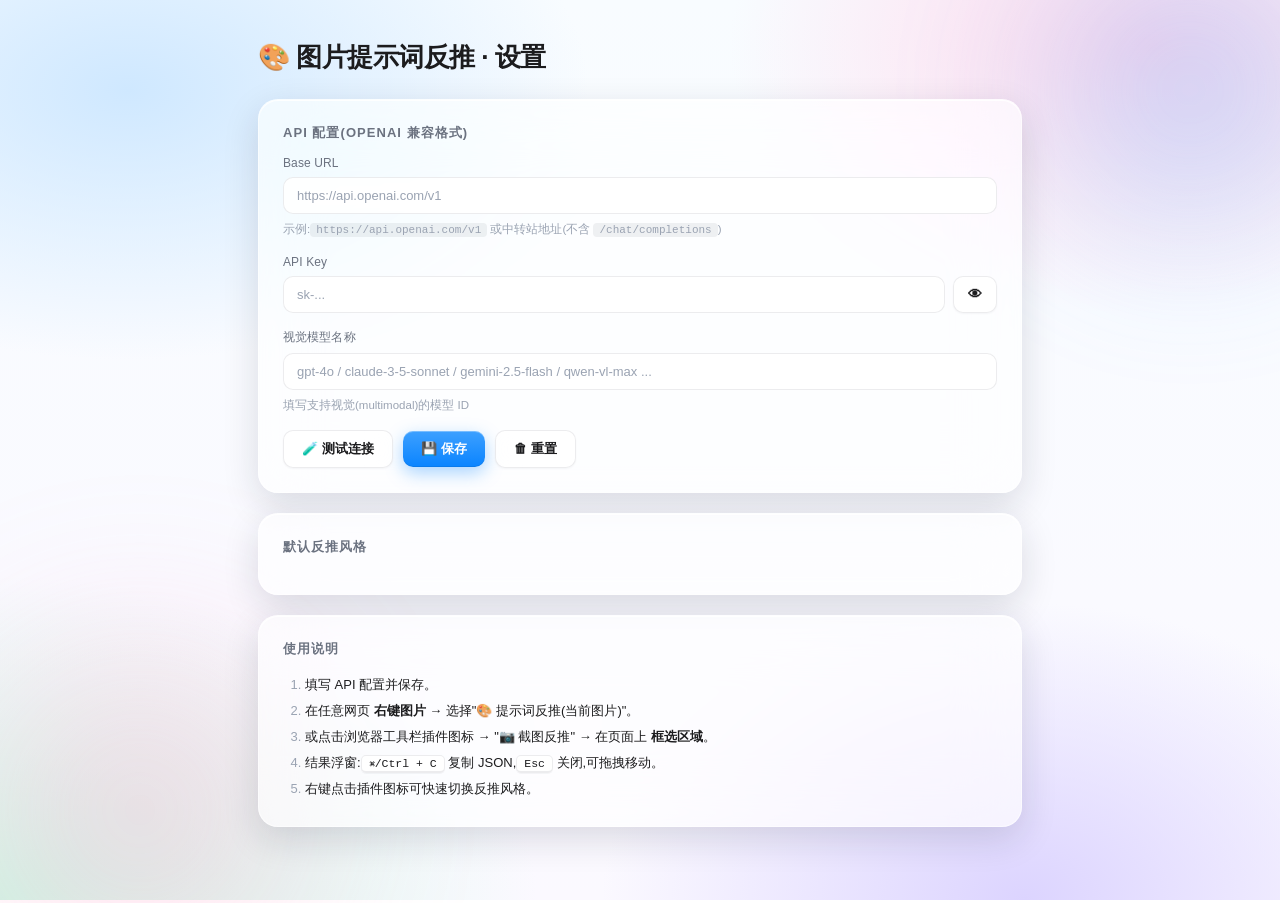
==== options/options.html @ 635bb0f0 "feat: 初始提交 - 图片提示词反推 Chrome 扩展 v1.0 - Manifest V3 架构,支持右键图片 / 截图反推 - 5 种风格预设:通用 / Nano Banana / 即梦 /" ====
<!DOCTYPE html>
<html lang="zh-CN">
<head>
  <meta charset="UTF-8" />
  <title>图片提示词反推 · 设置</title>
  <link rel="stylesheet" href="options.css" />
</head>
<body>
  <div class="container">
    <h1>🎨 图片提示词反推 · 设置</h1>

    <section class="card">
      <h2>API 配置(OpenAI 兼容格式)</h2>
      <div class="row">
        <label>Base URL</label>
        <input id="baseUrl" type="text" placeholder="https://api.openai.com/v1" />
        <small>示例:<code>https://api.openai.com/v1</code> 或中转站地址(不含 <code>/chat/completions</code>)</small>
      </div>
      <div class="row">
        <label>API Key</label>
        <div class="input-group">
          <input id="apiKey" type="password" placeholder="sk-..." />
          <button id="toggle-key" type="button" class="secondary small" title="显示/隐藏">👁</button>
        </div>
      </div>
      <div class="row">
        <label>视觉模型名称</label>
        <input id="model" type="text" placeholder="gpt-4o / claude-3-5-sonnet / gemini-2.5-flash / qwen-vl-max ..." />
        <small>填写支持视觉(multimodal)的模型 ID</small>
      </div>
      <div class="row actions">
        <button id="btn-test" class="secondary">🧪 测试连接</button>
        <button id="btn-save" class="primary">💾 保存</button>
        <button id="btn-reset" class="secondary">🗑 重置</button>
        <span id="msg"></span>
      </div>
    </section>

    <section class="card">
      <h2>默认反推风格</h2>
      <div class="presets" id="presets"></div>
    </section>

    <section class="card">
      <h2>使用说明</h2>
      <ol class="usage">
        <li>填写 API 配置并保存。</li>
        <li>在任意网页 <b>右键图片</b> → 选择"🎨 提示词反推(当前图片)"。</li>
        <li>或点击浏览器工具栏插件图标 → "📷 截图反推" → 在页面上 <b>框选区域</b>。</li>
        <li>结果浮窗:<kbd>⌘/Ctrl + C</kbd> 复制 JSON,<kbd>Esc</kbd> 关闭,可拖拽移动。</li>
        <li>右键点击插件图标可快速切换反推风格。</li>
      </ol>
    </section>
  </div>
  <script src="options.js" type="module"></script>
</body>
</html>
---- options/options.css ----
/* ============ Apple Glass · Options ============ */
:root {
  --accent: #0a84ff;
  --accent-grad: linear-gradient(180deg, #3da0ff 0%, #0a84ff 100%);
  --text: #1c1c1e;
  --text-muted: #6b7280;
  --text-faint: #9aa3b2;
  --glass-bg: rgba(255, 255, 255, 0.66);
  --glass-bg-strong: rgba(255, 255, 255, 0.82);
  --glass-border: rgba(255, 255, 255, 0.55);
  --glass-shadow:
    0 12px 36px rgba(22, 28, 50, 0.14),
    0 1px 0 rgba(255, 255, 255, 0.9) inset;
  --stroke: rgba(15, 23, 42, 0.08);
  --stroke-strong: rgba(15, 23, 42, 0.14);
  --danger: #ff3b30;
  --ok: #16a34a;
}

* { box-sizing: border-box; }
html, body { margin: 0; padding: 0; }
body {
  font-family: -apple-system, BlinkMacSystemFont, "SF Pro Display", "SF Pro Text",
               "PingFang SC", "Microsoft YaHei", sans-serif;
  font-size: 14px;
  color: var(--text);
  min-height: 100vh;
  background:
    radial-gradient(60% 50% at 10% 10%, #cfe8ff 0%, transparent 60%),
    radial-gradient(55% 50% at 90% 5%, #ffd8ec 0%, transparent 60%),
    radial-gradient(55% 55% at 80% 100%, #dcd4ff 0%, transparent 60%),
    radial-gradient(70% 60% at 0% 100%, #d0f7e6 0%, transparent 60%),
    linear-gradient(180deg, #f8fcff 0%, #fbf9ff 100%);
  background-attachment: fixed;
  position: relative;
  overflow-x: hidden;
}

/* 背景装饰色斑 */
body::before {
  content: '';
  position: fixed;
  top: -120px; right: -120px;
  width: 420px; height: 420px;
  border-radius: 50%;
  background: radial-gradient(circle, #7ab8ff 0%, transparent 70%);
  filter: blur(70px);
  opacity: 0.45;
  pointer-events: none;
  z-index: 0;
}
body::after {
  content: '';
  position: fixed;
  bottom: -150px; left: -100px;
  width: 480px; height: 480px;
  border-radius: 50%;
  background: radial-gradient(circle, #ff9ec7 0%, transparent 70%);
  filter: blur(80px);
  opacity: 0.4;
  pointer-events: none;
  z-index: 0;
}

.container {
  position: relative;
  z-index: 1;
  max-width: 820px;
  margin: 0 auto;
  padding: 40px 28px 56px;
}

h1 {
  font-size: 26px;
  font-weight: 700;
  letter-spacing: -0.02em;
  margin: 0 0 24px;
  color: var(--text);
}

h2 {
  font-size: 13px;
  font-weight: 600;
  margin: 0 0 14px;
  color: var(--text-muted);
  text-transform: uppercase;
  letter-spacing: 0.08em;
}

/* 玻璃卡片 */
.card {
  background: var(--glass-bg);
  -webkit-backdrop-filter: blur(30px) saturate(180%);
  backdrop-filter: blur(30px) saturate(180%);
  border: 1px solid var(--glass-border);
  border-radius: 20px;
  padding: 24px;
  margin-bottom: 20px;
  box-shadow: var(--glass-shadow);
}

/* 行 */
.row {
  display: flex;
  flex-direction: column;
  gap: 7px;
  margin-bottom: 16px;
}
.row label {
  font-size: 12px;
  color: var(--text-muted);
  font-weight: 500;
  letter-spacing: 0.01em;
}
.row input {
  background: var(--glass-bg-strong);
  -webkit-backdrop-filter: blur(12px);
  backdrop-filter: blur(12px);
  color: var(--text);
  border: 1px solid var(--stroke);
  border-radius: 10px;
  padding: 10px 13px;
  font-size: 13px;
  outline: none;
  transition: border-color 0.15s, box-shadow 0.15s, background 0.15s;
  font-family: inherit;
}
.row input:hover { border-color: var(--stroke-strong); }
.row input:focus {
  border-color: var(--accent);
  box-shadow: 0 0 0 3px rgba(10, 132, 255, 0.18);
  background: #fff;
}
.row input::placeholder { color: var(--text-faint); }
.row small {
  font-size: 11.5px;
  color: var(--text-faint);
  line-height: 1.5;
}
.row small code {
  background: rgba(15, 23, 42, 0.06);
  padding: 1px 6px;
  border-radius: 4px;
  font-size: 11px;
  font-family: ui-monospace, SFMono-Regular, Menlo, Consolas, monospace;
}

/* 输入+按钮一组 */
.input-group {
  display: flex;
  gap: 8px;
  align-items: stretch;
}
.input-group input { flex: 1; }
.input-group button.small {
  padding: 0 14px;
  font-size: 14px;
  min-width: 44px;
}

.row.actions {
  flex-direction: row;
  align-items: center;
  gap: 10px;
  margin-bottom: 0;
  margin-top: 6px;
  flex-wrap: wrap;
}

/* 按钮 */
button {
  border: none;
  border-radius: 10px;
  padding: 9px 18px;
  font-size: 13px;
  font-weight: 600;
  cursor: pointer;
  transition: transform 0.12s, box-shadow 0.2s, filter 0.15s, background 0.15s;
  font-family: inherit;
  letter-spacing: 0.005em;
}
button.primary {
  background: var(--accent-grad);
  color: #fff;
  box-shadow:
    0 6px 18px rgba(10, 132, 255, 0.35),
    0 1px 0 rgba(255, 255, 255, 0.3) inset,
    0 -1px 0 rgba(0, 0, 0, 0.08) inset;
}
button.primary:hover { filter: brightness(1.05); }
button.primary:active {
  transform: translateY(1px) scale(0.99);
  box-shadow:
    0 3px 10px rgba(10, 132, 255, 0.3),
    0 1px 0 rgba(255, 255, 255, 0.2) inset;
}
button.secondary {
  background: rgba(255, 255, 255, 0.75);
  -webkit-backdrop-filter: blur(12px);
  backdrop-filter: blur(12px);
  color: var(--text);
  border: 1px solid var(--stroke);
  box-shadow:
    0 1px 2px rgba(22, 28, 50, 0.04),
    0 1px 0 rgba(255, 255, 255, 0.9) inset;
}
button.secondary:hover {
  background: #fff;
  border-color: var(--stroke-strong);
}
button.secondary:active { transform: translateY(1px); }

#msg {
  font-size: 12.5px;
  margin-left: 4px;
  font-weight: 500;
}
#msg.ok { color: var(--ok); }
#msg.err { color: var(--danger); }

/* 预设卡片网格 */
.presets {
  display: grid;
  grid-template-columns: repeat(auto-fill, minmax(180px, 1fr));
  gap: 12px;
}
.preset-item {
  position: relative;
  border: 1px solid var(--stroke);
  background: rgba(255, 255, 255, 0.7);
  -webkit-backdrop-filter: blur(16px);
  backdrop-filter: blur(16px);
  border-radius: 14px;
  padding: 14px;
  cursor: pointer;
  transition: all 0.18s ease;
  box-shadow:
    0 1px 2px rgba(22, 28, 50, 0.04),
    0 1px 0 rgba(255, 255, 255, 0.9) inset;
}
.preset-item:hover {
  transform: translateY(-2px);
  border-color: rgba(10, 132, 255, 0.35);
  box-shadow:
    0 10px 24px rgba(22, 28, 50, 0.1),
    0 1px 0 rgba(255, 255, 255, 0.9) inset;
}
.preset-item.active {
  border-color: var(--accent);
  background: linear-gradient(180deg, rgba(10, 132, 255, 0.1) 0%, rgba(10, 132, 255, 0.04) 100%);
  box-shadow:
    0 0 0 3px rgba(10, 132, 255, 0.15),
    0 8px 20px rgba(10, 132, 255, 0.15),
    0 1px 0 rgba(255, 255, 255, 0.8) inset;
}
.preset-item.active::after {
  content: '✓';
  position: absolute;
  top: 10px;
  right: 12px;
  color: var(--accent);
  font-size: 14px;
  font-weight: 700;
}
.preset-item .name {
  font-weight: 600;
  font-size: 13.5px;
  margin-bottom: 5px;
  letter-spacing: -0.005em;
}
.preset-item .desc {
  font-size: 11.5px;
  color: var(--text-muted);
  line-height: 1.55;
}

/* 使用说明 */
.usage {
  margin: 0;
  padding-left: 22px;
  line-height: 2;
  color: var(--text);
  font-size: 13px;
}
.usage b { color: var(--text); font-weight: 600; }
.usage li::marker { color: var(--text-faint); }

kbd {
  background: rgba(255, 255, 255, 0.85);
  border: 1px solid var(--stroke);
  border-bottom-width: 2px;
  border-radius: 5px;
  padding: 1px 7px;
  font-size: 11.5px;
  font-family: ui-monospace, SFMono-Regular, Menlo, Consolas, monospace;
  color: var(--text);
  box-shadow: 0 1px 0 rgba(22, 28, 50, 0.04);
}
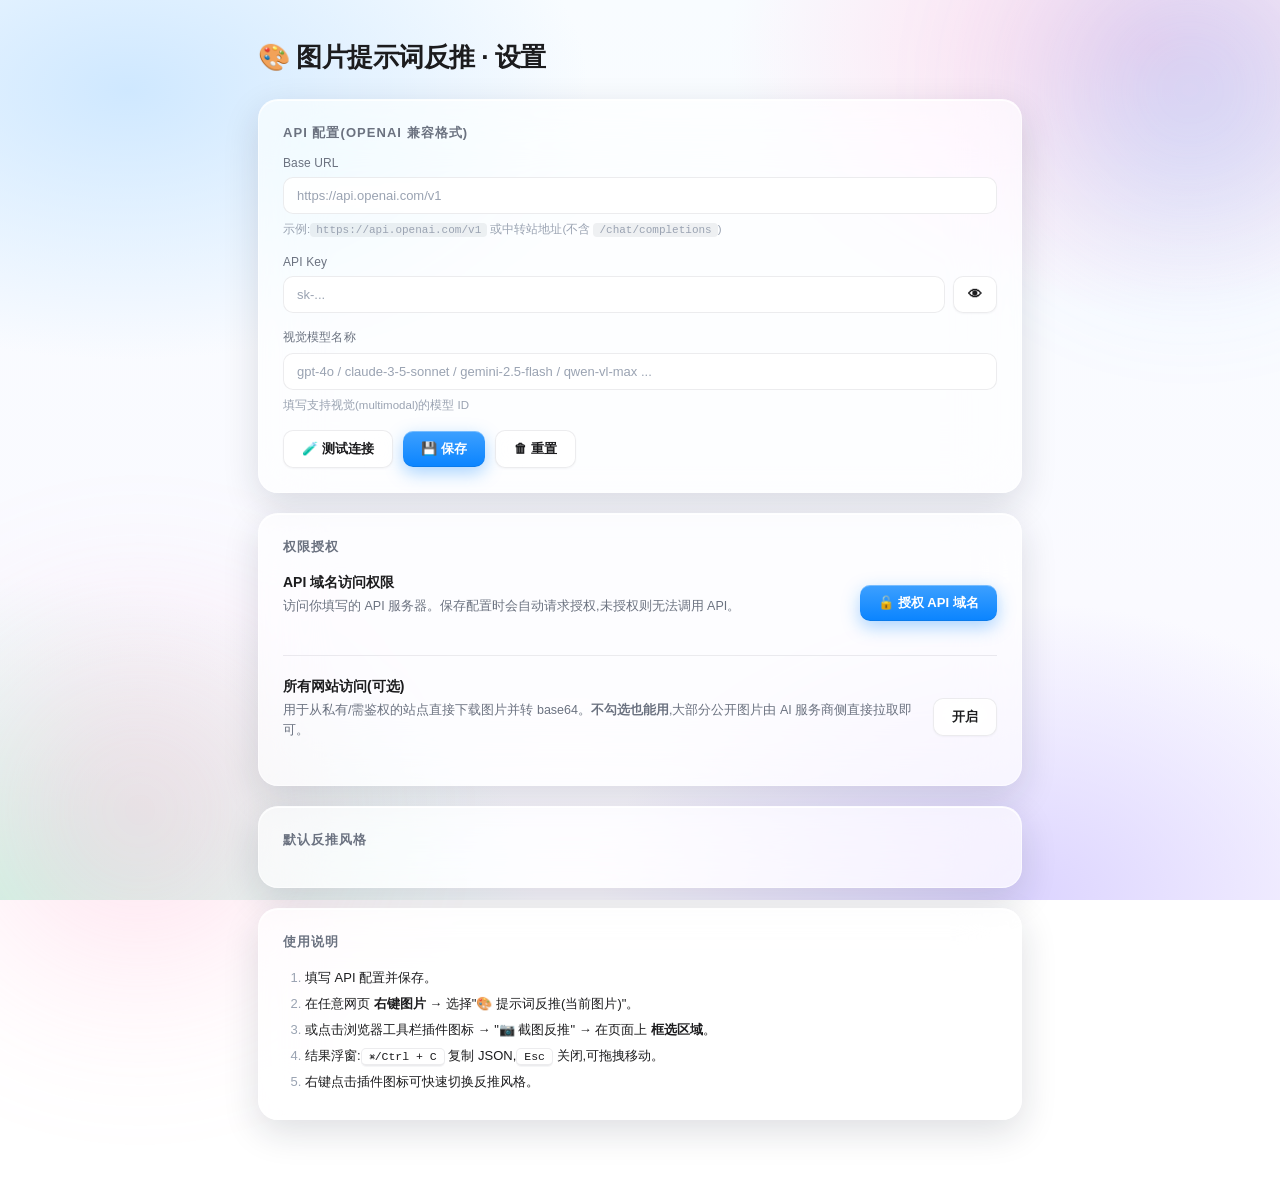
==== commit 0af62258: "feat(v1.0.1): 改用 optional_host_permissions 以加速 Store 审核 为减少 Chrome Web Store 的"广泛主机权限"审核延迟: - manife" ====
--- a/options/options.html
+++ b/options/options.html
@@ -37,6 +37,30 @@
     </section>
 
     <section class="card">
+      <h2>权限授权</h2>
+      <div class="perm-row">
+        <div>
+          <div class="perm-title">API 域名访问权限</div>
+          <div class="perm-desc">访问你填写的 API 服务器。保存配置时会自动请求授权,未授权则无法调用 API。</div>
+          <div id="perm-api-status" class="perm-status"></div>
+        </div>
+        <button id="btn-grant-api" class="primary">🔓 授权 API 域名</button>
+      </div>
+      <div class="perm-divider"></div>
+      <div class="perm-row">
+        <div>
+          <div class="perm-title">所有网站访问(可选)</div>
+          <div class="perm-desc">用于从私有/需鉴权的站点直接下载图片并转 base64。<b>不勾选也能用</b>,大部分公开图片由 AI 服务商侧直接拉取即可。</div>
+          <div id="perm-all-status" class="perm-status"></div>
+        </div>
+        <div class="perm-actions">
+          <button id="btn-grant-all" class="secondary">开启</button>
+          <button id="btn-revoke-all" class="secondary" style="display:none">关闭</button>
+        </div>
+      </div>
+    </section>
+
+    <section class="card">
       <h2>默认反推风格</h2>
       <div class="presets" id="presets"></div>
     </section>
--- a/options/options.css
+++ b/options/options.css
@@ -285,6 +285,56 @@
 .usage b { color: var(--text); font-weight: 600; }
 .usage li::marker { color: var(--text-faint); }
 
+/* 权限授权区域 */
+.perm-row {
+  display: flex;
+  align-items: center;
+  gap: 20px;
+  padding: 4px 0;
+}
+.perm-row > div:first-child { flex: 1; min-width: 0; }
+.perm-title {
+  font-weight: 600;
+  font-size: 14px;
+  margin-bottom: 4px;
+  color: var(--text);
+}
+.perm-desc {
+  font-size: 12.5px;
+  color: var(--text-muted);
+  line-height: 1.6;
+}
+.perm-status {
+  margin-top: 8px;
+  font-size: 12px;
+  font-weight: 500;
+  padding: 3px 10px;
+  border-radius: 999px;
+  display: inline-block;
+  letter-spacing: 0.02em;
+}
+.perm-status.granted {
+  color: #16a34a;
+  background: rgba(22, 163, 74, 0.1);
+  border: 1px solid rgba(22, 163, 74, 0.25);
+}
+.perm-status.denied {
+  color: #b45309;
+  background: rgba(245, 158, 11, 0.1);
+  border: 1px solid rgba(245, 158, 11, 0.3);
+}
+.perm-status.unknown {
+  color: var(--text-faint);
+  background: rgba(15, 23, 42, 0.04);
+  border: 1px solid var(--stroke);
+}
+.perm-divider {
+  height: 1px;
+  background: var(--stroke);
+  margin: 18px 0;
+}
+.perm-actions { display: flex; gap: 8px; }
+
 kbd {
   background: rgba(255, 255, 255, 0.85);
   border: 1px solid var(--stroke);
